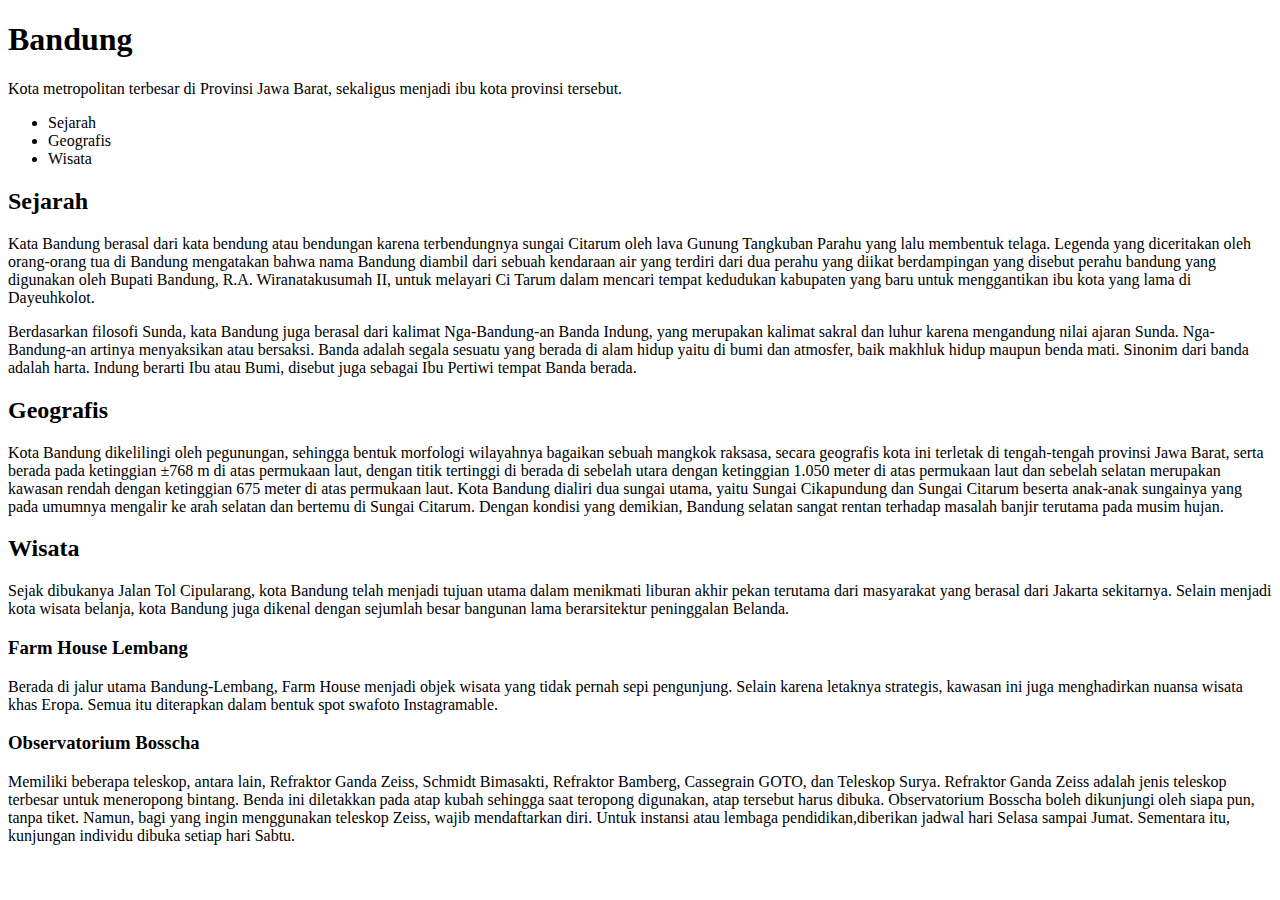
==== index.html @ 87cff84e "First-commit" ====
<!DOCTYPE html>
<html lang="en">
<head>
    <meta charset="UTF-8">
    <meta name="viewport" content="width=device-width, initial-scale=1.0">
    <title>Halaman Profil Bandung</title>
</head>
<body>
    
<h1>Bandung</h1>
<p>Kota metropolitan terbesar di Provinsi Jawa Barat, sekaligus menjadi ibu kota provinsi tersebut.</p>
<ul>
    <li>Sejarah</li>
    <li>Geografis</li>
    <li>Wisata</li>
</ul>

<h2>Sejarah</h2>
<p>Kata Bandung berasal dari kata bendung atau bendungan karena terbendungnya sungai Citarum oleh lava Gunung Tangkuban Parahu
    yang lalu membentuk telaga. Legenda yang diceritakan oleh orang-orang tua di Bandung mengatakan bahwa nama Bandung diambil 
    dari sebuah kendaraan air yang terdiri dari dua perahu yang diikat berdampingan yang disebut perahu bandung yang digunakan 
    oleh Bupati Bandung, R.A. Wiranatakusumah II, untuk melayari Ci Tarum dalam mencari tempat kedudukan kabupaten yang baru 
    untuk menggantikan ibu kota yang lama di Dayeuhkolot.</p>



<p>Berdasarkan filosofi Sunda, kata Bandung juga berasal dari kalimat Nga-Bandung-an Banda Indung, yang merupakan 
    kalimat sakral dan luhur karena mengandung nilai ajaran Sunda. Nga-Bandung-an artinya menyaksikan atau bersaksi. 
    Banda adalah segala sesuatu yang berada di alam hidup yaitu di bumi dan atmosfer, baik makhluk hidup maupun benda mati. 
    Sinonim dari banda adalah harta. 
    Indung berarti Ibu atau Bumi, disebut juga sebagai Ibu Pertiwi tempat Banda berada.</p>


<h2>Geografis</h2>
<p>Kota Bandung dikelilingi oleh pegunungan, 
sehingga bentuk morfologi wilayahnya bagaikan sebuah mangkok raksasa, 
secara geografis kota ini terletak di tengah-tengah provinsi Jawa Barat, 
serta berada pada ketinggian ±768 m di atas permukaan laut, dengan titik tertinggi di berada di 
sebelah utara dengan ketinggian 1.050 meter di atas permukaan laut dan sebelah selatan merupakan 
kawasan rendah dengan ketinggian 675 meter di atas permukaan laut.


Kota Bandung dialiri dua sungai utama, yaitu Sungai Cikapundung dan Sungai Citarum beserta anak-anak 
sungainya yang pada umumnya mengalir ke arah selatan dan bertemu di Sungai Citarum. Dengan kondisi yang demikian, 
Bandung selatan sangat rentan terhadap masalah banjir terutama pada musim hujan.</p>
 
 
<h2>Wisata</h2>
<p>Sejak dibukanya Jalan Tol Cipularang, kota Bandung telah menjadi tujuan utama 
    dalam menikmati liburan akhir pekan terutama dari masyarakat yang berasal dari Jakarta 
    sekitarnya. Selain menjadi kota wisata belanja, 
    kota Bandung juga dikenal dengan sejumlah besar bangunan lama berarsitektur peninggalan Belanda.</p>
 
 
<h3>Farm House Lembang</h3>
<p>Berada di jalur utama Bandung-Lembang, Farm House menjadi objek wisata yang 
    tidak pernah sepi pengunjung. Selain karena letaknya strategis, 
    kawasan ini juga menghadirkan nuansa wisata khas Eropa. Semua itu diterapkan 
    dalam bentuk spot swafoto Instagramable.</p>
 
 
<h3>Observatorium Bosscha</h3>
<p>Memiliki beberapa teleskop, antara lain, Refraktor Ganda Zeiss, Schmidt Bimasakti, Refraktor Bamberg, Cassegrain GOTO,
     dan Teleskop Surya. Refraktor Ganda Zeiss adalah jenis teleskop terbesar untuk meneropong bintang. Benda ini diletakkan 
     pada atap kubah sehingga saat teropong digunakan, atap tersebut harus dibuka. Observatorium Bosscha boleh dikunjungi oleh
      siapa pun, tanpa tiket. Namun, bagi yang ingin menggunakan teleskop Zeiss, wajib mendaftarkan diri. 
      Untuk instansi atau lembaga pendidikan,diberikan jadwal hari Selasa sampai Jumat. Sementara itu, kunjungan 
      individu dibuka setiap hari Sabtu.</p>

</body>
</html>
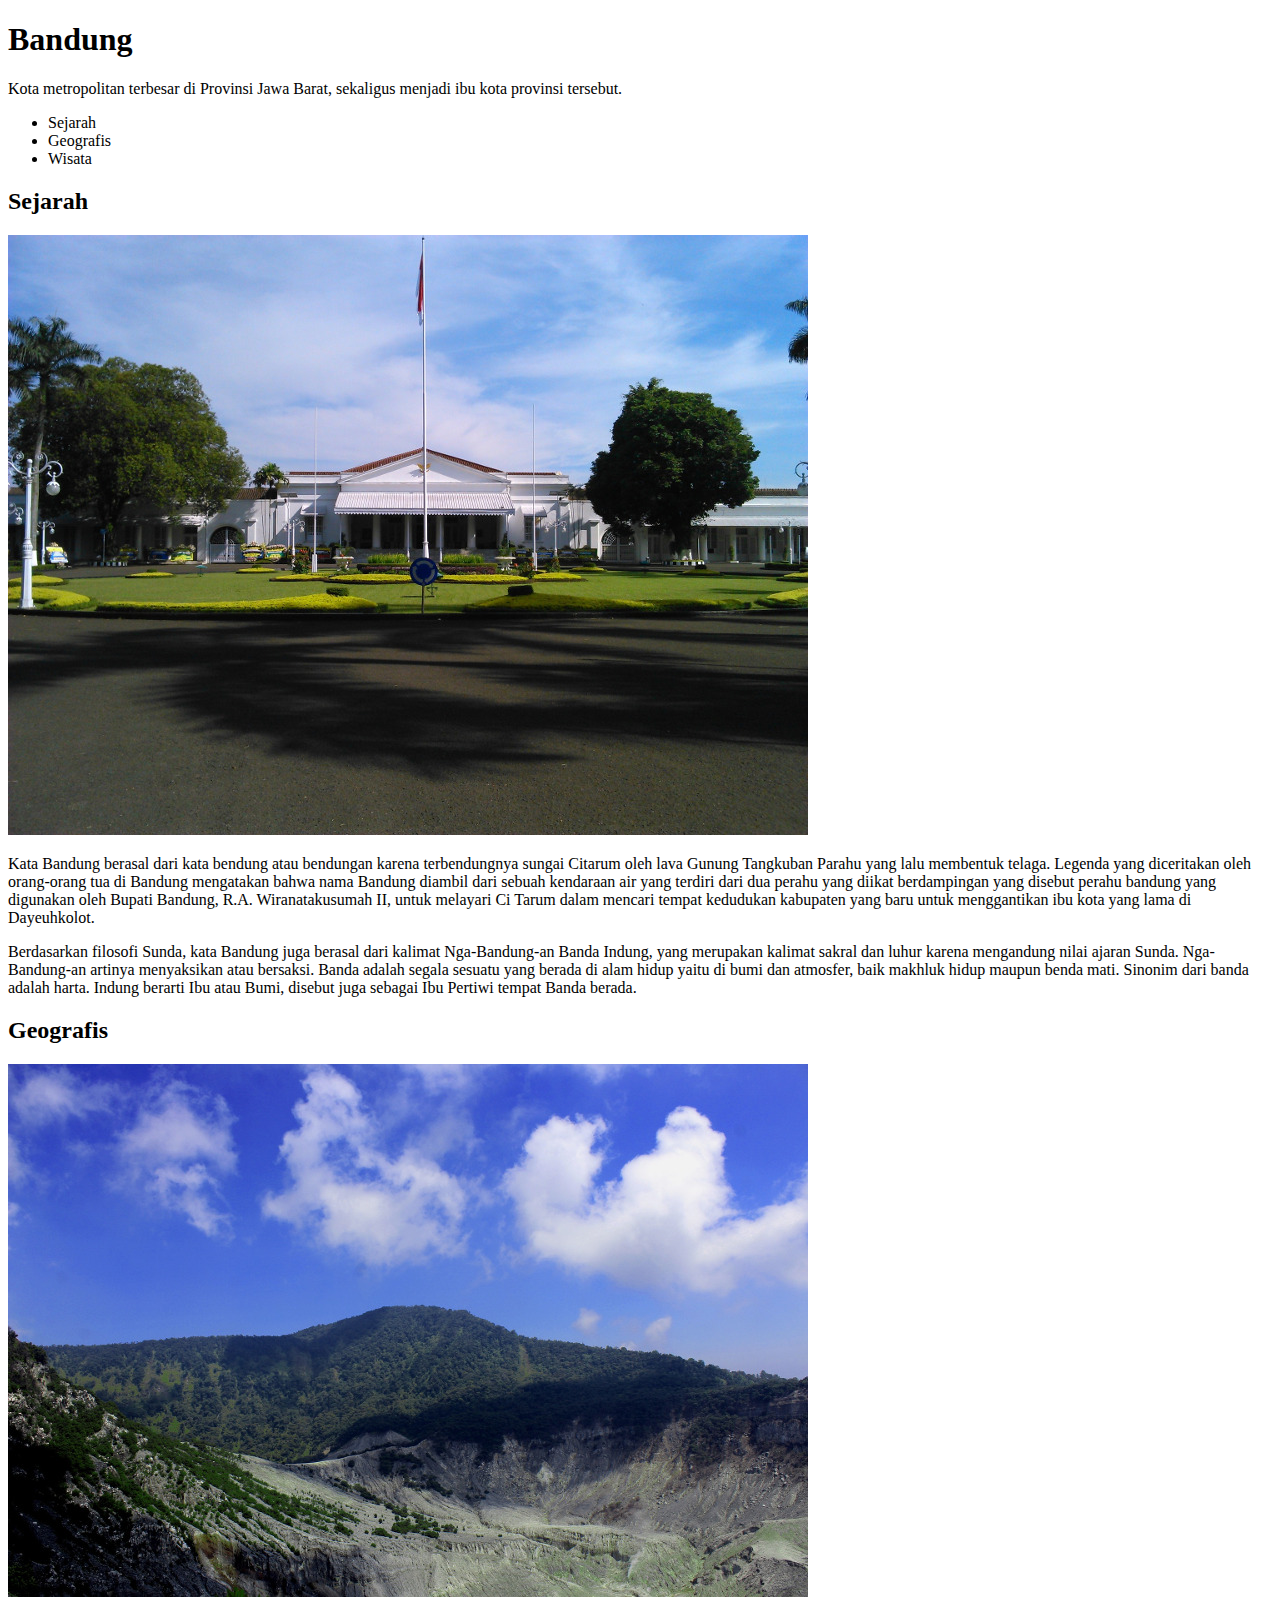
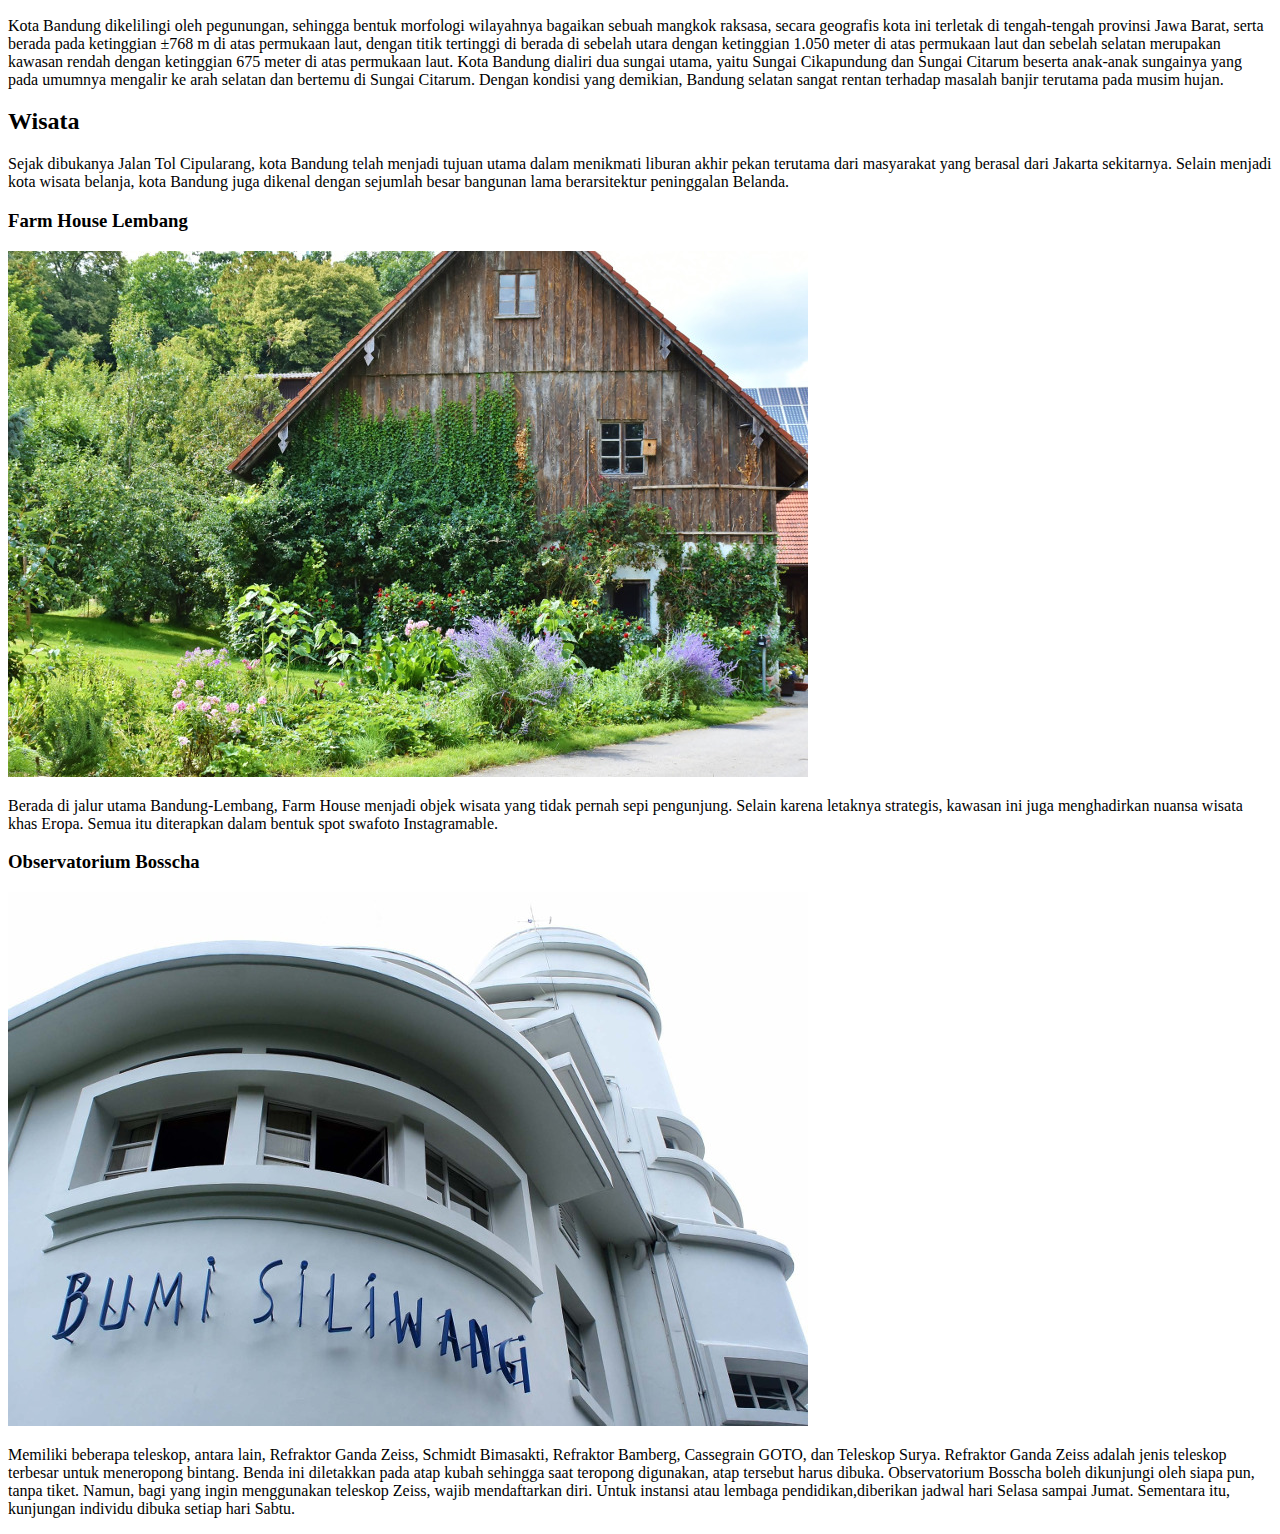
==== commit cf87464c: "update-2" ====
--- a/index.html
+++ b/index.html
@@ -1,5 +1,5 @@
 <!DOCTYPE html>
-<html lang="en">
+<html lang="id">
 <head>
     <meta charset="UTF-8">
     <meta name="viewport" content="width=device-width, initial-scale=1.0">
@@ -16,6 +16,7 @@
 </ul>
 
 <h2>Sejarah</h2>
+<img src="assets/images/history.jpg" alt="Sejarah"/>
 <p>Kata Bandung berasal dari kata bendung atau bendungan karena terbendungnya sungai Citarum oleh lava Gunung Tangkuban Parahu
     yang lalu membentuk telaga. Legenda yang diceritakan oleh orang-orang tua di Bandung mengatakan bahwa nama Bandung diambil 
     dari sebuah kendaraan air yang terdiri dari dua perahu yang diikat berdampingan yang disebut perahu bandung yang digunakan 
@@ -32,6 +33,7 @@
 
 
 <h2>Geografis</h2>
+<img src="assets/images/geografis.jpg" alt="Geografis"/>
 <p>Kota Bandung dikelilingi oleh pegunungan, 
 sehingga bentuk morfologi wilayahnya bagaikan sebuah mangkok raksasa, 
 secara geografis kota ini terletak di tengah-tengah provinsi Jawa Barat, 
@@ -53,6 +55,7 @@
  
  
 <h3>Farm House Lembang</h3>
+<img src="assets/images/farm-house.jpg" alt="Farm House"/>
 <p>Berada di jalur utama Bandung-Lembang, Farm House menjadi objek wisata yang 
     tidak pernah sepi pengunjung. Selain karena letaknya strategis, 
     kawasan ini juga menghadirkan nuansa wisata khas Eropa. Semua itu diterapkan 
@@ -60,6 +63,7 @@
  
  
 <h3>Observatorium Bosscha</h3>
+<img src="assets/images/bosscha.jpg" alt="Bosscha Observatorium"/>
 <p>Memiliki beberapa teleskop, antara lain, Refraktor Ganda Zeiss, Schmidt Bimasakti, Refraktor Bamberg, Cassegrain GOTO,
      dan Teleskop Surya. Refraktor Ganda Zeiss adalah jenis teleskop terbesar untuk meneropong bintang. Benda ini diletakkan 
      pada atap kubah sehingga saat teropong digunakan, atap tersebut harus dibuka. Observatorium Bosscha boleh dikunjungi oleh
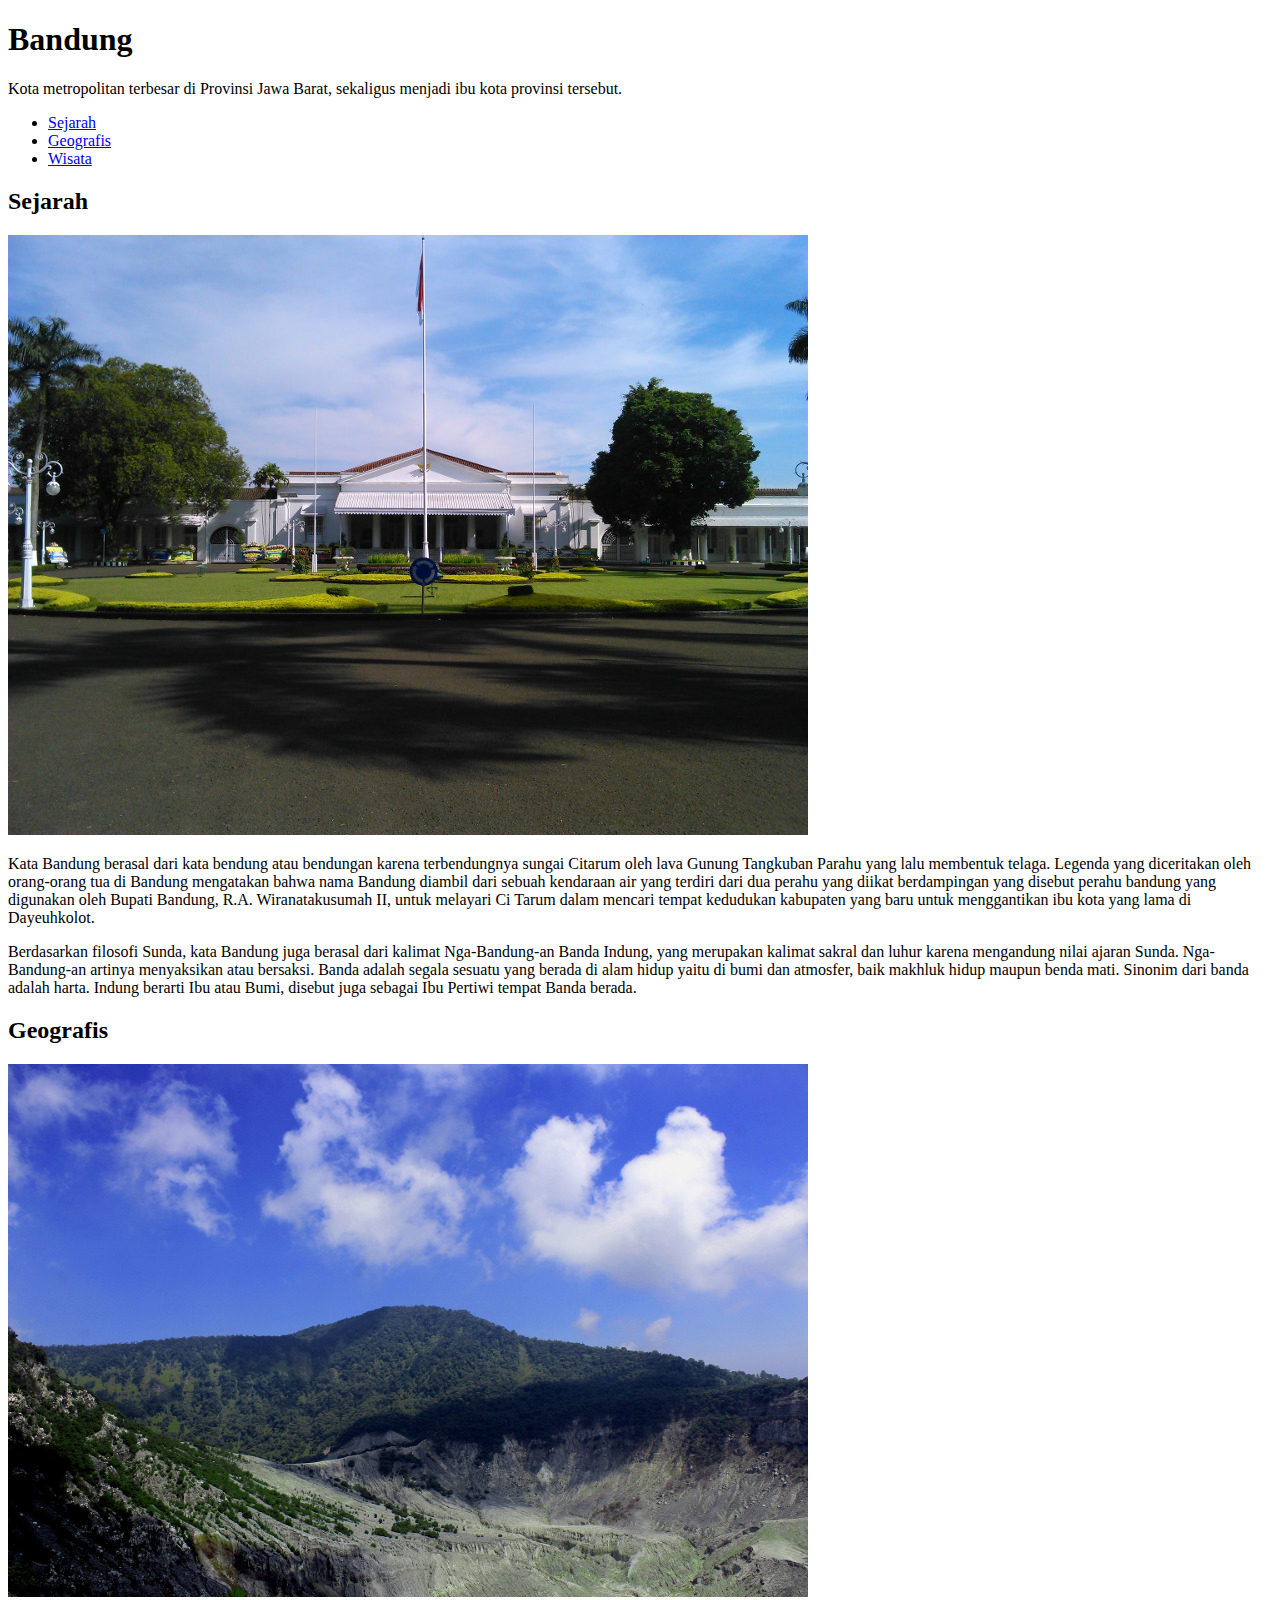
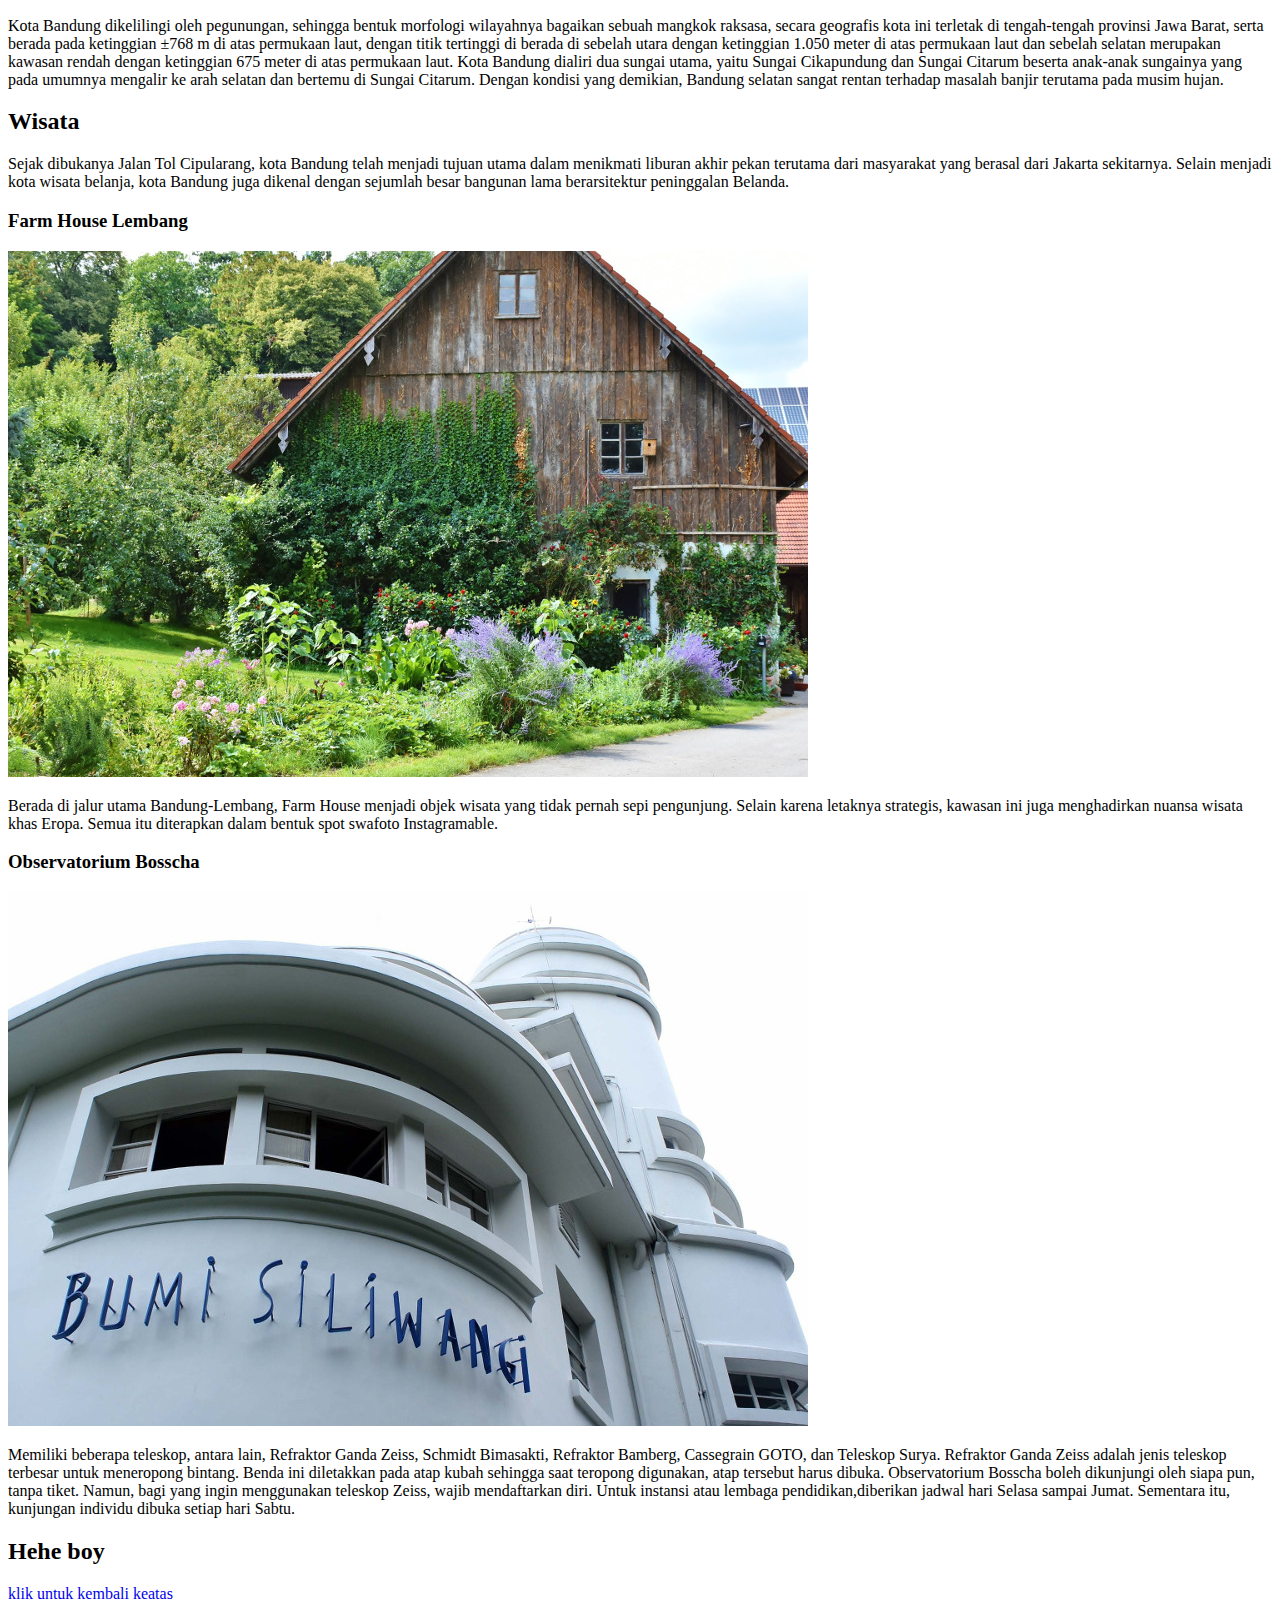
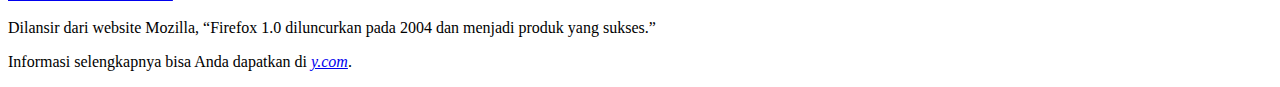
==== commit ac9dc29b: "update-index-1" ====
--- a/index.html
+++ b/index.html
@@ -10,12 +10,18 @@
 <h1>Bandung</h1>
 <p>Kota metropolitan terbesar di Provinsi Jawa Barat, sekaligus menjadi ibu kota provinsi tersebut.</p>
 <ul>
-    <li>Sejarah</li>
-    <li>Geografis</li>
-    <li>Wisata</li>
-</ul>
+    <li>
+      <a href="#sejarah">Sejarah</a>
+    </li>
+    <li>
+      <a href="#geografis">Geografis</a>
+    </li>
+    <li>
+      <a href="#wisata">Wisata</a>
+    </li>
+  </ul>
 
-<h2>Sejarah</h2>
+<h2 id="sejarah">Sejarah</h2>
 <img src="assets/images/history.jpg" alt="Sejarah"/>
 <p>Kata Bandung berasal dari kata bendung atau bendungan karena terbendungnya sungai Citarum oleh lava Gunung Tangkuban Parahu
     yang lalu membentuk telaga. Legenda yang diceritakan oleh orang-orang tua di Bandung mengatakan bahwa nama Bandung diambil 
@@ -32,7 +38,7 @@
     Indung berarti Ibu atau Bumi, disebut juga sebagai Ibu Pertiwi tempat Banda berada.</p>
 
 
-<h2>Geografis</h2>
+<h2 id="geografis">Geografis</h2>
 <img src="assets/images/geografis.jpg" alt="Geografis"/>
 <p>Kota Bandung dikelilingi oleh pegunungan, 
 sehingga bentuk morfologi wilayahnya bagaikan sebuah mangkok raksasa, 
@@ -47,7 +53,7 @@
 Bandung selatan sangat rentan terhadap masalah banjir terutama pada musim hujan.</p>
  
  
-<h2>Wisata</h2>
+<h2 id="wisata">Wisata</h2>
 <p>Sejak dibukanya Jalan Tol Cipularang, kota Bandung telah menjadi tujuan utama 
     dalam menikmati liburan akhir pekan terutama dari masyarakat yang berasal dari Jakarta 
     sekitarnya. Selain menjadi kota wisata belanja, 
@@ -70,6 +76,11 @@
       siapa pun, tanpa tiket. Namun, bagi yang ingin menggunakan teleskop Zeiss, wajib mendaftarkan diri. 
       Untuk instansi atau lembaga pendidikan,diberikan jadwal hari Selasa sampai Jumat. Sementara itu, kunjungan 
       individu dibuka setiap hari Sabtu.</p>
-
+<h2>Hehe boy</h2>
+<a href="#">klik untuk kembali keatas</a>
+<p>Dilansir dari website Mozilla, <q cite="https://www.mozilla.org/en-US/about/history/details/">Firefox 1.0 diluncurkan
+    pada 2004 dan menjadi produk yang sukses.</q>
+    <p>Informasi selengkapnya bisa Anda dapatkan di <cite><a href="https://youtube.com">y.com</a></cite>.</p>
+ </p>
 </body>
 </html>
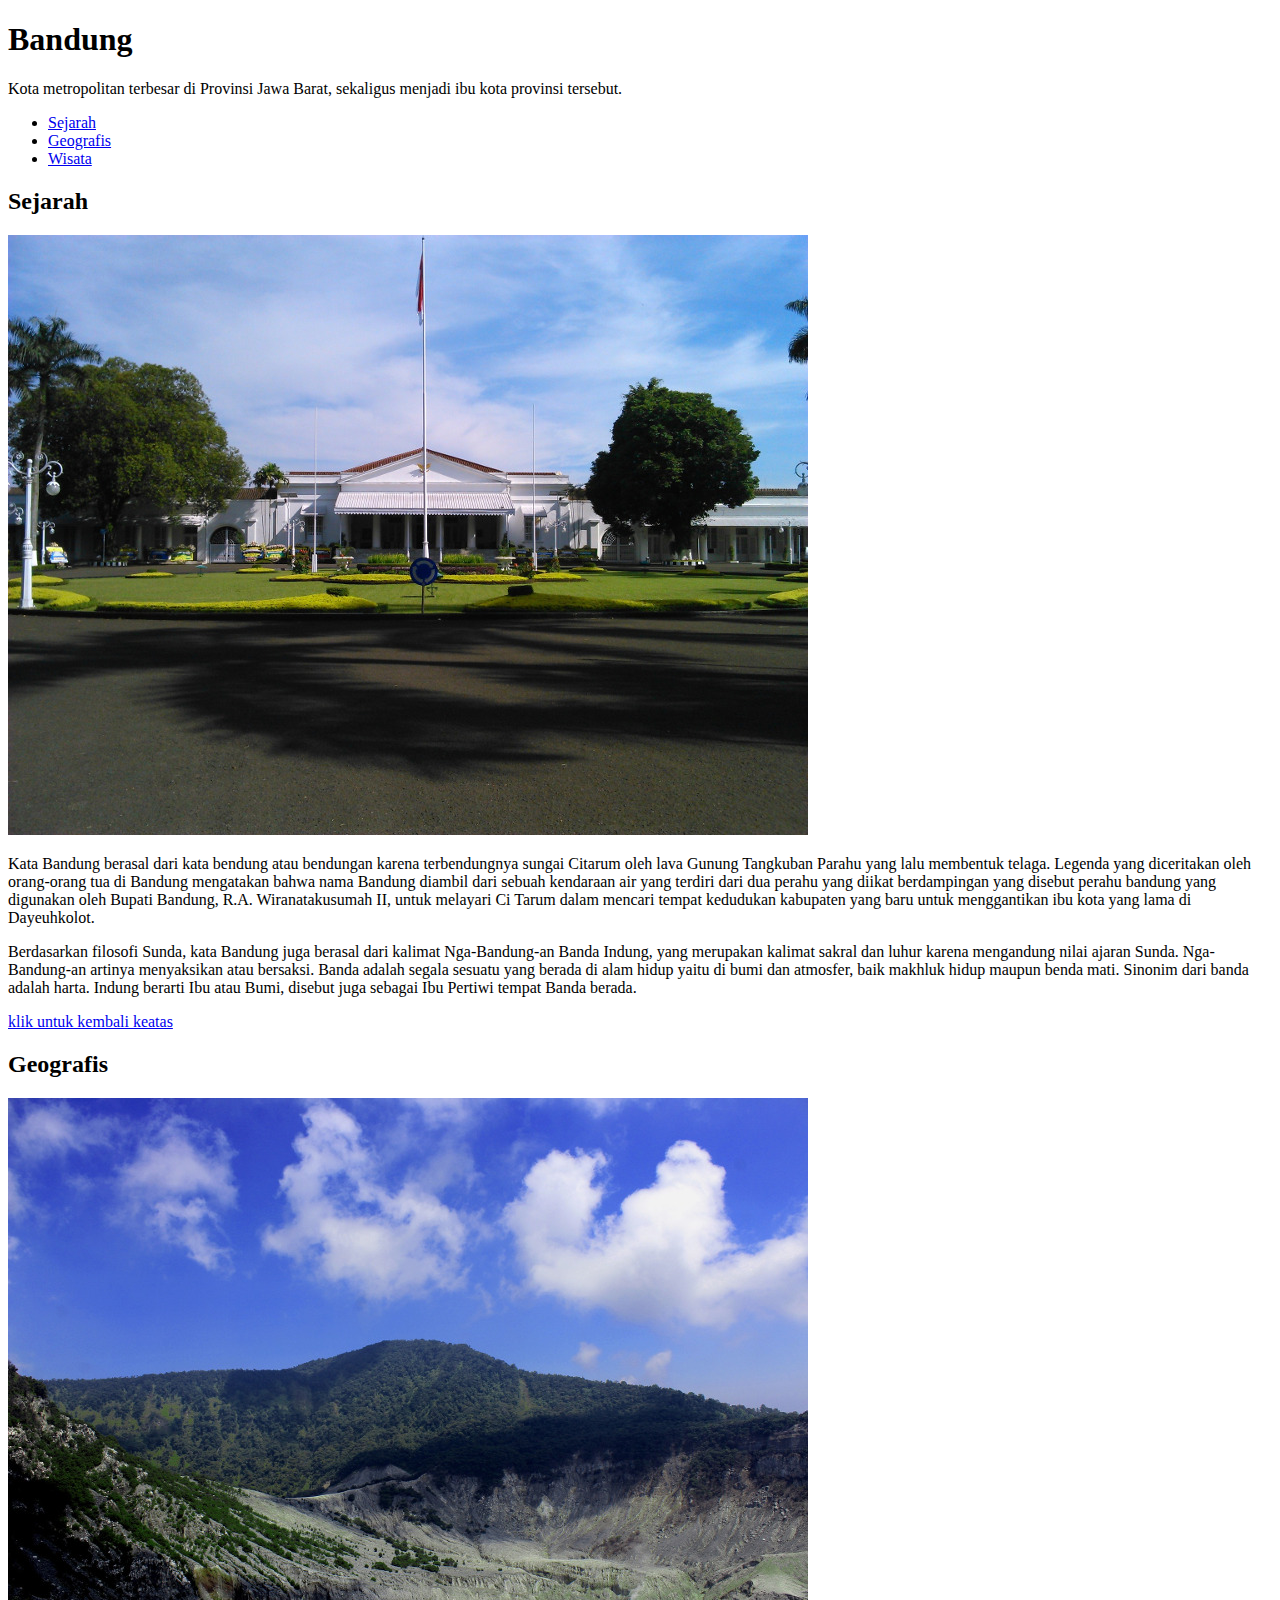
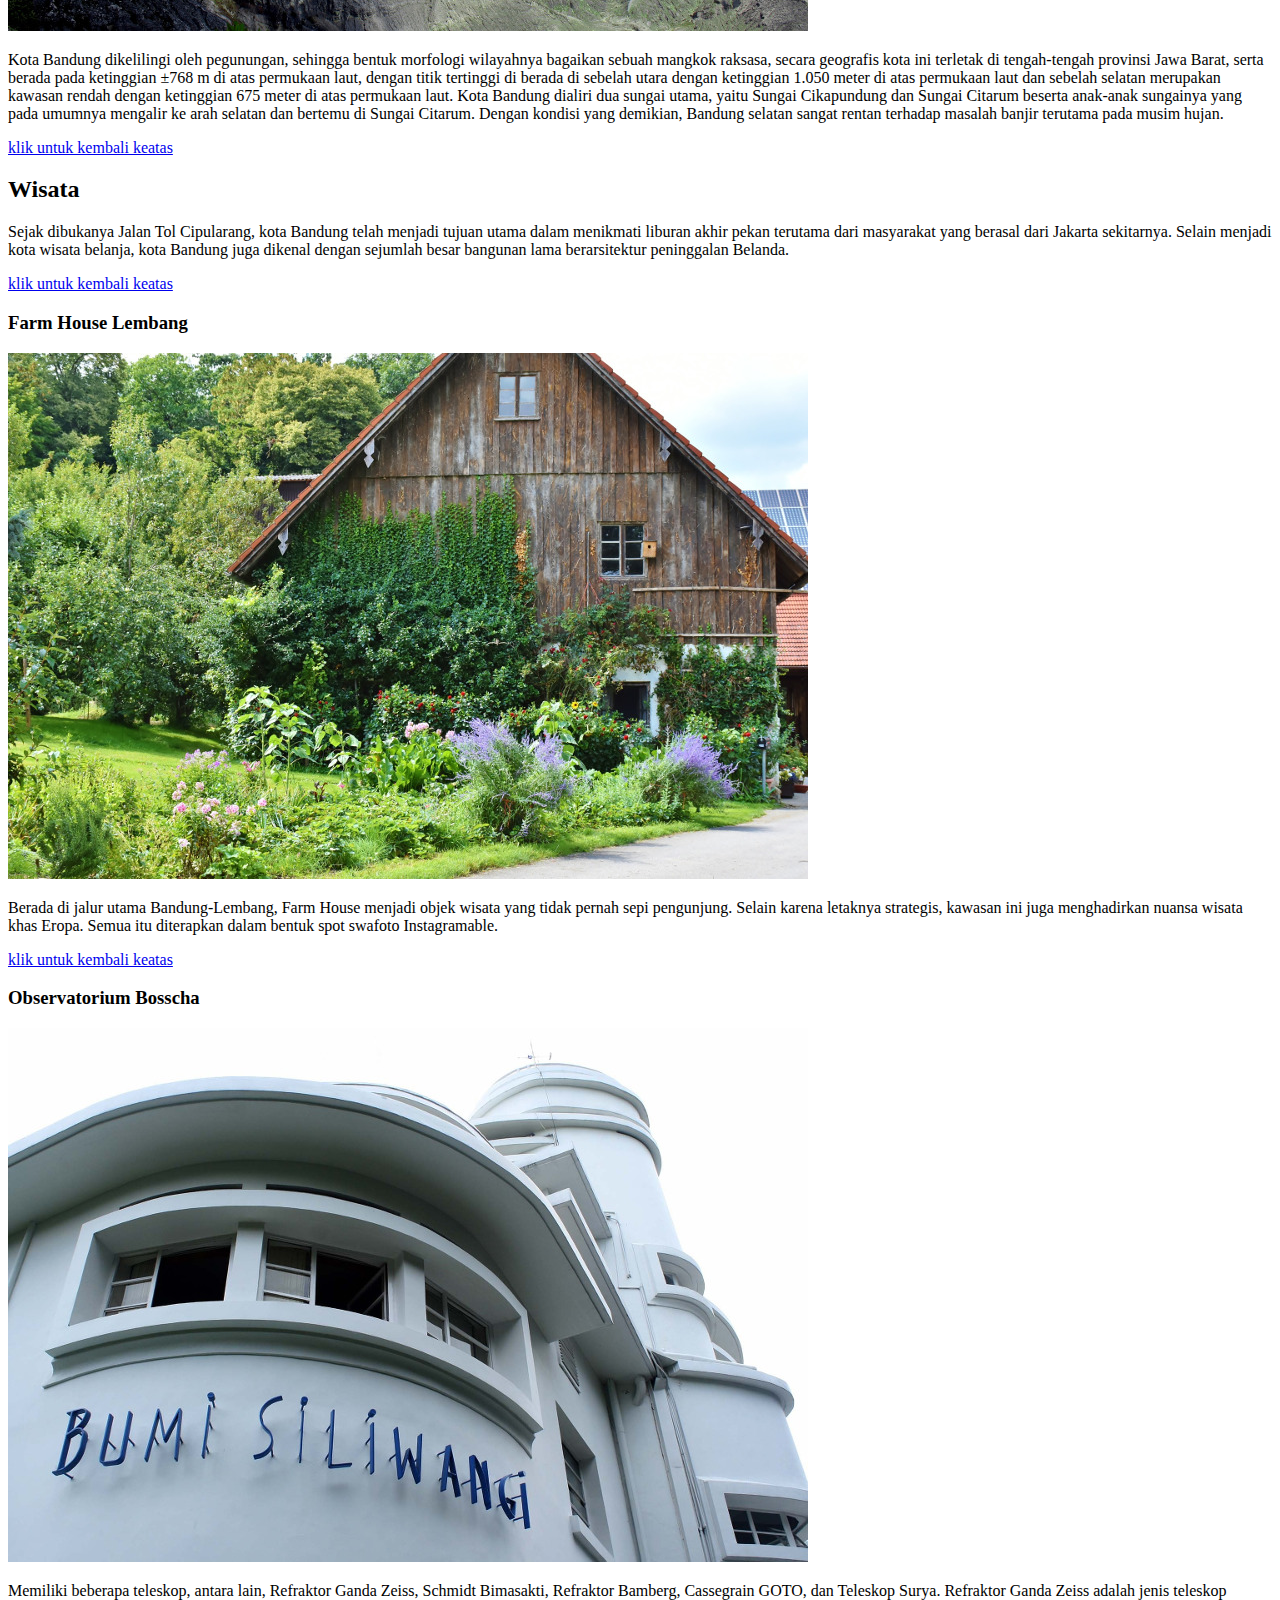
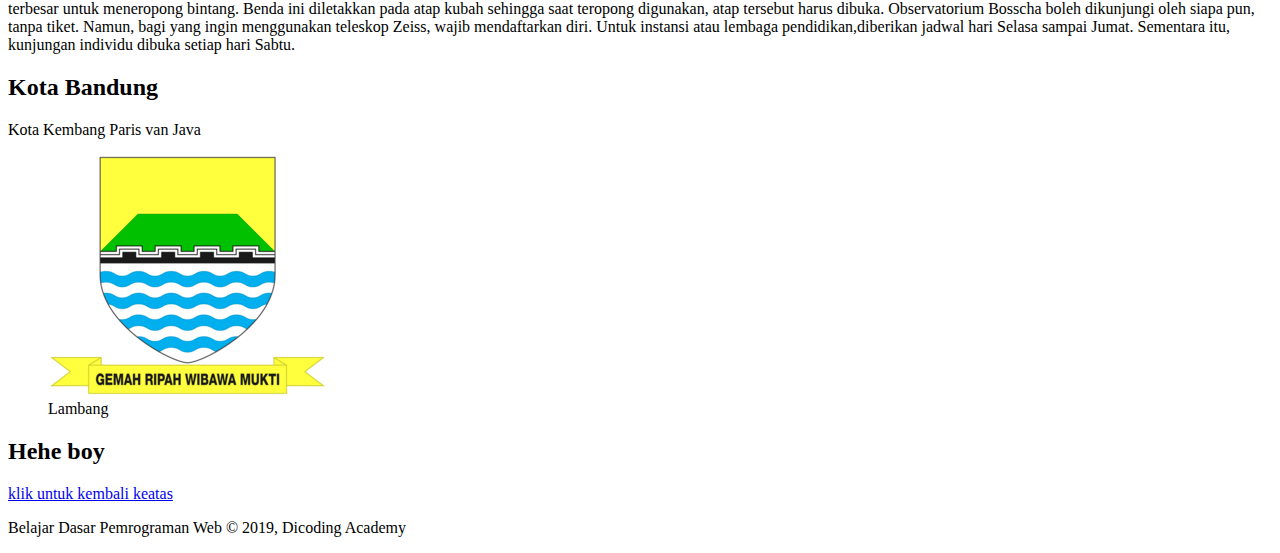
==== commit d99e48d4: "rapihin konten" ====
--- a/index.html
+++ b/index.html
@@ -6,81 +6,125 @@
     <title>Halaman Profil Bandung</title>
 </head>
 <body>
-    
-<h1>Bandung</h1>
-<p>Kota metropolitan terbesar di Provinsi Jawa Barat, sekaligus menjadi ibu kota provinsi tersebut.</p>
-<ul>
-    <li>
-      <a href="#sejarah">Sejarah</a>
-    </li>
-    <li>
-      <a href="#geografis">Geografis</a>
-    </li>
-    <li>
-      <a href="#wisata">Wisata</a>
-    </li>
-  </ul>
-
-<h2 id="sejarah">Sejarah</h2>
-<img src="assets/images/history.jpg" alt="Sejarah"/>
-<p>Kata Bandung berasal dari kata bendung atau bendungan karena terbendungnya sungai Citarum oleh lava Gunung Tangkuban Parahu
-    yang lalu membentuk telaga. Legenda yang diceritakan oleh orang-orang tua di Bandung mengatakan bahwa nama Bandung diambil 
-    dari sebuah kendaraan air yang terdiri dari dua perahu yang diikat berdampingan yang disebut perahu bandung yang digunakan 
-    oleh Bupati Bandung, R.A. Wiranatakusumah II, untuk melayari Ci Tarum dalam mencari tempat kedudukan kabupaten yang baru 
-    untuk menggantikan ibu kota yang lama di Dayeuhkolot.</p>
+<header>
+  <h1>Bandung</h1>
+  <p>
+    Kota metropolitan terbesar di Provinsi Jawa Barat, sekaligus menjadi ibu kota provinsi tersebut.
+  </p>
+  <nav>
+    <ul>
+        <li>
+          <a href="#sejarah">Sejarah</a>
+        </li>
+        <li>
+          <a href="#geografis">Geografis</a>
+        </li>
+        <li>
+          <a href="#wisata">Wisata</a>
+        </li>
+    </ul>
+  </nav>
+</header>
 
 
-
-<p>Berdasarkan filosofi Sunda, kata Bandung juga berasal dari kalimat Nga-Bandung-an Banda Indung, yang merupakan 
-    kalimat sakral dan luhur karena mengandung nilai ajaran Sunda. Nga-Bandung-an artinya menyaksikan atau bersaksi. 
-    Banda adalah segala sesuatu yang berada di alam hidup yaitu di bumi dan atmosfer, baik makhluk hidup maupun benda mati. 
-    Sinonim dari banda adalah harta. 
-    Indung berarti Ibu atau Bumi, disebut juga sebagai Ibu Pertiwi tempat Banda berada.</p>
+<main>
+  <!-- konten artikel -->
+  <div id="content">
+    <article id="sejarah">
+      <h2>Sejarah</h2>
+      <img src="assets/images/history.jpg" alt="Sejarah"/>
+      <p>
+        Kata Bandung berasal dari kata bendung atau bendungan karena terbendungnya sungai Citarum oleh
+        lava Gunung Tangkuban Parahu yang lalu membentuk telaga. Legenda yang diceritakan oleh
+        orang-orang tua di Bandung mengatakan bahwa nama Bandung diambil dari sebuah kendaraan air
+        yang terdiri dari dua perahu yang diikat berdampingan yang disebut perahu bandung yang
+        digunakan oleh Bupati Bandung, R.A. Wiranatakusumah II, untuk melayari Ci Tarum dalam mencari
+        tempat kedudukan kabupaten yang baru untuk menggantikan ibu kota yang lama di Dayeuhkolot.
+      </p>
+      
 
 
-<h2 id="geografis">Geografis</h2>
-<img src="assets/images/geografis.jpg" alt="Geografis"/>
-<p>Kota Bandung dikelilingi oleh pegunungan, 
-sehingga bentuk morfologi wilayahnya bagaikan sebuah mangkok raksasa, 
-secara geografis kota ini terletak di tengah-tengah provinsi Jawa Barat, 
-serta berada pada ketinggian ±768 m di atas permukaan laut, dengan titik tertinggi di berada di 
-sebelah utara dengan ketinggian 1.050 meter di atas permukaan laut dan sebelah selatan merupakan 
-kawasan rendah dengan ketinggian 675 meter di atas permukaan laut.
+      <p>Berdasarkan filosofi Sunda, kata Bandung juga berasal dari kalimat Nga-Bandung-an Banda Indung, yang merupakan 
+          kalimat sakral dan luhur karena mengandung nilai ajaran Sunda. Nga-Bandung-an artinya menyaksikan atau bersaksi. 
+          Banda adalah segala sesuatu yang berada di alam hidup yaitu di bumi dan atmosfer, baik makhluk hidup maupun benda mati. 
+          Sinonim dari banda adalah harta. 
+          Indung berarti Ibu atau Bumi, disebut juga sebagai Ibu Pertiwi tempat Banda berada.</p>
+      <a href="#">klik untuk kembali keatas</a>
+    </article>
+
+    <article id="geografis">
+      <h2>Geografis</h2>
+      <img src="assets/images/geografis.jpg" alt="Geografis"/>
+      <p>Kota Bandung dikelilingi oleh pegunungan, 
+      sehingga bentuk morfologi wilayahnya bagaikan sebuah mangkok raksasa, 
+      secara geografis kota ini terletak di tengah-tengah provinsi Jawa Barat, 
+      serta berada pada ketinggian ±768 m di atas permukaan laut, dengan titik tertinggi di berada di 
+      sebelah utara dengan ketinggian 1.050 meter di atas permukaan laut dan sebelah selatan merupakan 
+      kawasan rendah dengan ketinggian 675 meter di atas permukaan laut.
 
 
-Kota Bandung dialiri dua sungai utama, yaitu Sungai Cikapundung dan Sungai Citarum beserta anak-anak 
-sungainya yang pada umumnya mengalir ke arah selatan dan bertemu di Sungai Citarum. Dengan kondisi yang demikian, 
-Bandung selatan sangat rentan terhadap masalah banjir terutama pada musim hujan.</p>
- 
- 
-<h2 id="wisata">Wisata</h2>
-<p>Sejak dibukanya Jalan Tol Cipularang, kota Bandung telah menjadi tujuan utama 
-    dalam menikmati liburan akhir pekan terutama dari masyarakat yang berasal dari Jakarta 
-    sekitarnya. Selain menjadi kota wisata belanja, 
-    kota Bandung juga dikenal dengan sejumlah besar bangunan lama berarsitektur peninggalan Belanda.</p>
- 
- 
-<h3>Farm House Lembang</h3>
-<img src="assets/images/farm-house.jpg" alt="Farm House"/>
-<p>Berada di jalur utama Bandung-Lembang, Farm House menjadi objek wisata yang 
-    tidak pernah sepi pengunjung. Selain karena letaknya strategis, 
-    kawasan ini juga menghadirkan nuansa wisata khas Eropa. Semua itu diterapkan 
-    dalam bentuk spot swafoto Instagramable.</p>
- 
- 
-<h3>Observatorium Bosscha</h3>
-<img src="assets/images/bosscha.jpg" alt="Bosscha Observatorium"/>
-<p>Memiliki beberapa teleskop, antara lain, Refraktor Ganda Zeiss, Schmidt Bimasakti, Refraktor Bamberg, Cassegrain GOTO,
-     dan Teleskop Surya. Refraktor Ganda Zeiss adalah jenis teleskop terbesar untuk meneropong bintang. Benda ini diletakkan 
-     pada atap kubah sehingga saat teropong digunakan, atap tersebut harus dibuka. Observatorium Bosscha boleh dikunjungi oleh
-      siapa pun, tanpa tiket. Namun, bagi yang ingin menggunakan teleskop Zeiss, wajib mendaftarkan diri. 
-      Untuk instansi atau lembaga pendidikan,diberikan jadwal hari Selasa sampai Jumat. Sementara itu, kunjungan 
-      individu dibuka setiap hari Sabtu.</p>
-<h2>Hehe boy</h2>
-<a href="#">klik untuk kembali keatas</a>
-<p>Dilansir dari website Mozilla, <q cite="https://www.mozilla.org/en-US/about/history/details/">Firefox 1.0 diluncurkan
+      Kota Bandung dialiri dua sungai utama, yaitu Sungai Cikapundung dan Sungai Citarum beserta anak-anak 
+      sungainya yang pada umumnya mengalir ke arah selatan dan bertemu di Sungai Citarum. Dengan kondisi yang demikian, 
+      Bandung selatan sangat rentan terhadap masalah banjir terutama pada musim hujan.</p>
+      
+      <a href="#">klik untuk kembali keatas</a>
+    </article>
+
+    <article id="wisata">
+      <h2>Wisata</h2>
+      <p>Sejak dibukanya Jalan Tol Cipularang, kota Bandung telah menjadi tujuan utama 
+          dalam menikmati liburan akhir pekan terutama dari masyarakat yang berasal dari Jakarta 
+          sekitarnya. Selain menjadi kota wisata belanja, 
+          kota Bandung juga dikenal dengan sejumlah besar bangunan lama berarsitektur peninggalan Belanda.</p>
+      
+      <a href="#">klik untuk kembali keatas</a> 
+      
+      
+      <section>
+        <h3>Farm House Lembang</h3>
+        <img src="assets/images/farm-house.jpg" alt="Farm House"/>
+        <p>Berada di jalur utama Bandung-Lembang, Farm House menjadi objek wisata yang 
+            tidak pernah sepi pengunjung. Selain karena letaknya strategis, 
+            kawasan ini juga menghadirkan nuansa wisata khas Eropa. Semua itu diterapkan 
+            dalam bentuk spot swafoto Instagramable.</p>
+        
+        <a href="#">klik untuk kembali keatas</a>
+      </section>
+
+      <section>
+        <h3>Observatorium Bosscha</h3>
+        <img src="assets/images/bosscha.jpg" alt="Bosscha Observatorium"/>
+        <p>Memiliki beberapa teleskop, antara lain, Refraktor Ganda Zeiss, Schmidt Bimasakti, Refraktor Bamberg, Cassegrain GOTO,
+            dan Teleskop Surya. Refraktor Ganda Zeiss adalah jenis teleskop terbesar untuk meneropong bintang. Benda ini diletakkan 
+            pada atap kubah sehingga saat teropong digunakan, atap tersebut harus dibuka. Observatorium Bosscha boleh dikunjungi oleh
+              siapa pun, tanpa tiket. Namun, bagi yang ingin menggunakan teleskop Zeiss, wajib mendaftarkan diri. 
+              Untuk instansi atau lembaga pendidikan,diberikan jadwal hari Selasa sampai Jumat. Sementara itu, kunjungan 
+              individu dibuka setiap hari Sabtu.
+        </p>
+    </section>
+    </article>
+  </div>
+  <aside>
+    <article>
+      <h2>Kota Bandung</h2>
+        <p>Kota Kembang Paris van Java</p>
+        <figure>
+          <img src="assets/images/bandung_badge.png">
+          <figcaption>Lambang</figcaption>
+        </figure>
+      <h2>Hehe boy</h2>
+      <a href="#">klik untuk kembali keatas</a>
+    </article>    
+  </aside>
+</main>
+<!-- <p>Dilansir dari website Mozilla, <q cite="https://www.mozilla.org/en-US/about/history/details/">Firefox 1.0 diluncurkan
     pada 2004 dan menjadi produk yang sukses.</q>
     <p>Informasi selengkapnya bisa Anda dapatkan di <cite><a href="https://youtube.com">y.com</a></cite>.</p>
- </p>
+ </p> -->
+
+<footer>
+  <p>Belajar Dasar Pemrograman Web &#169; 2019, Dicoding Academy</p>
+</footer>
+
 </body>
 </html>
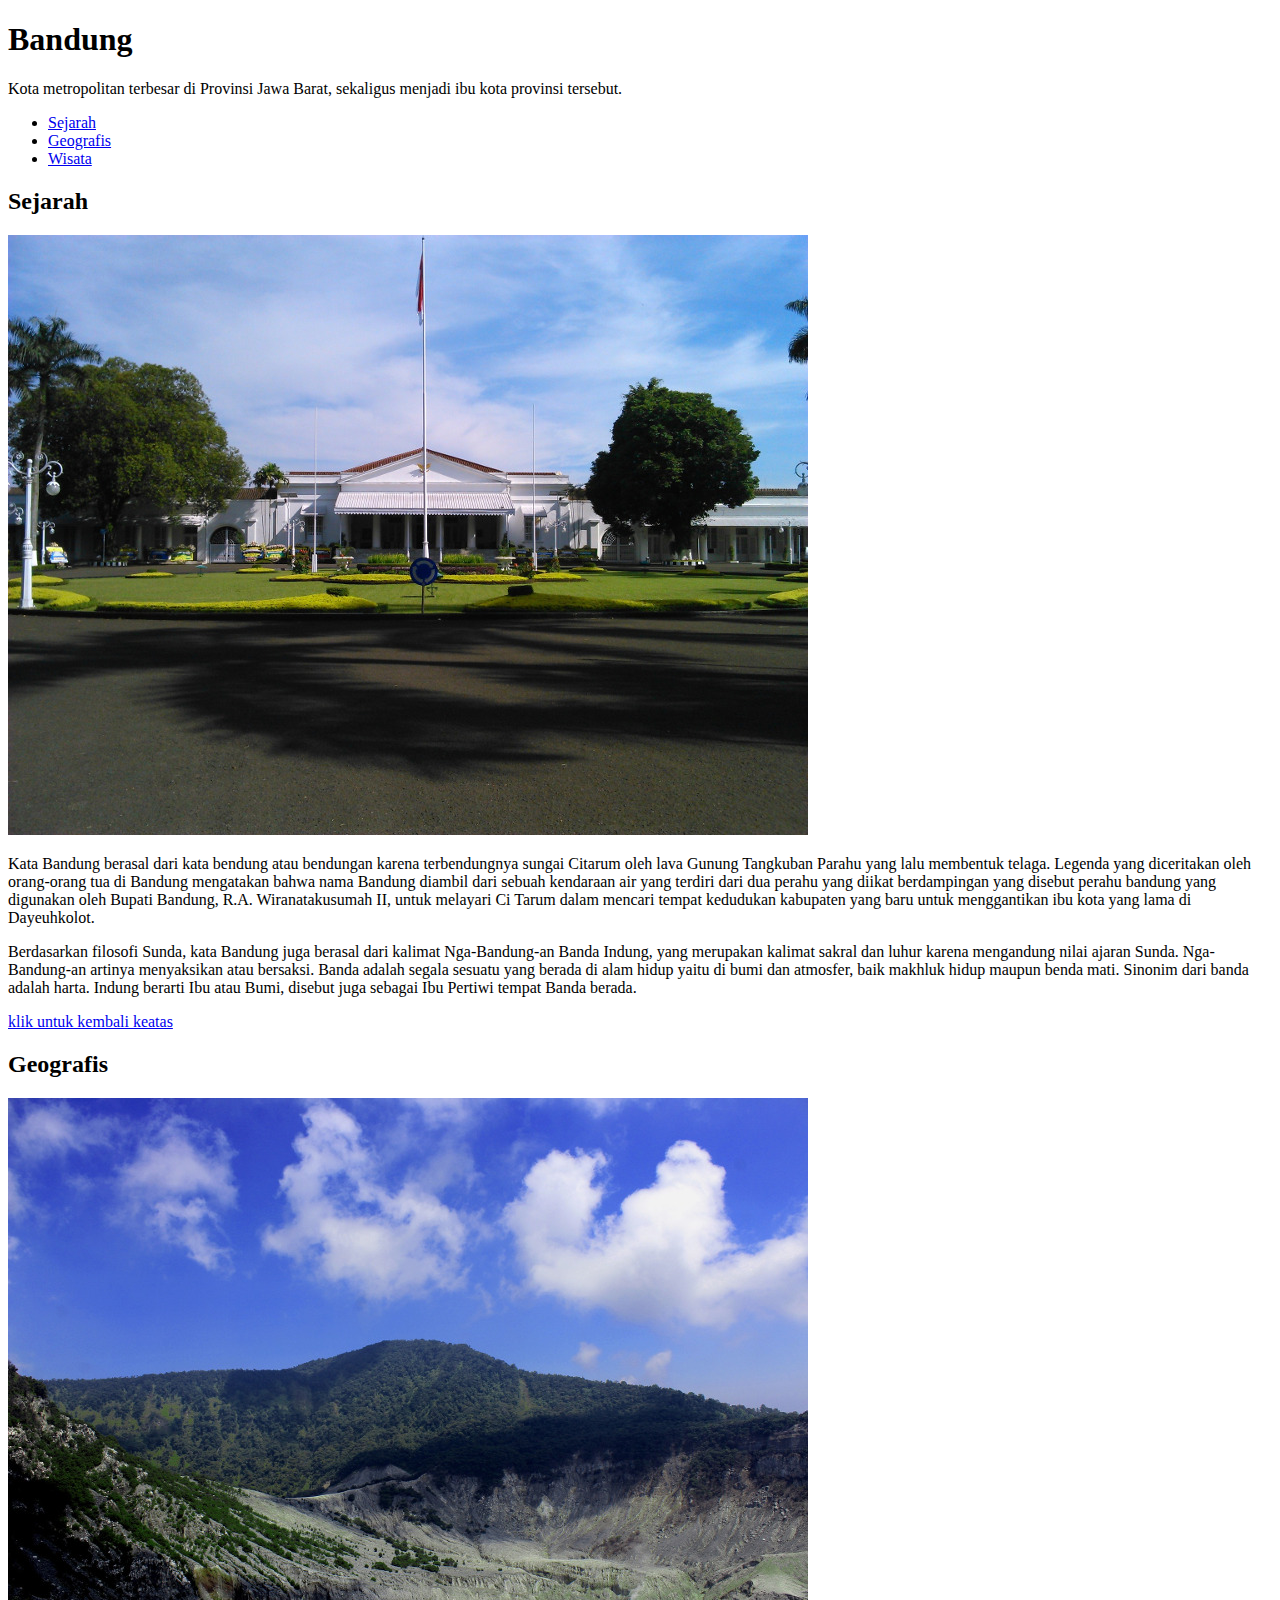
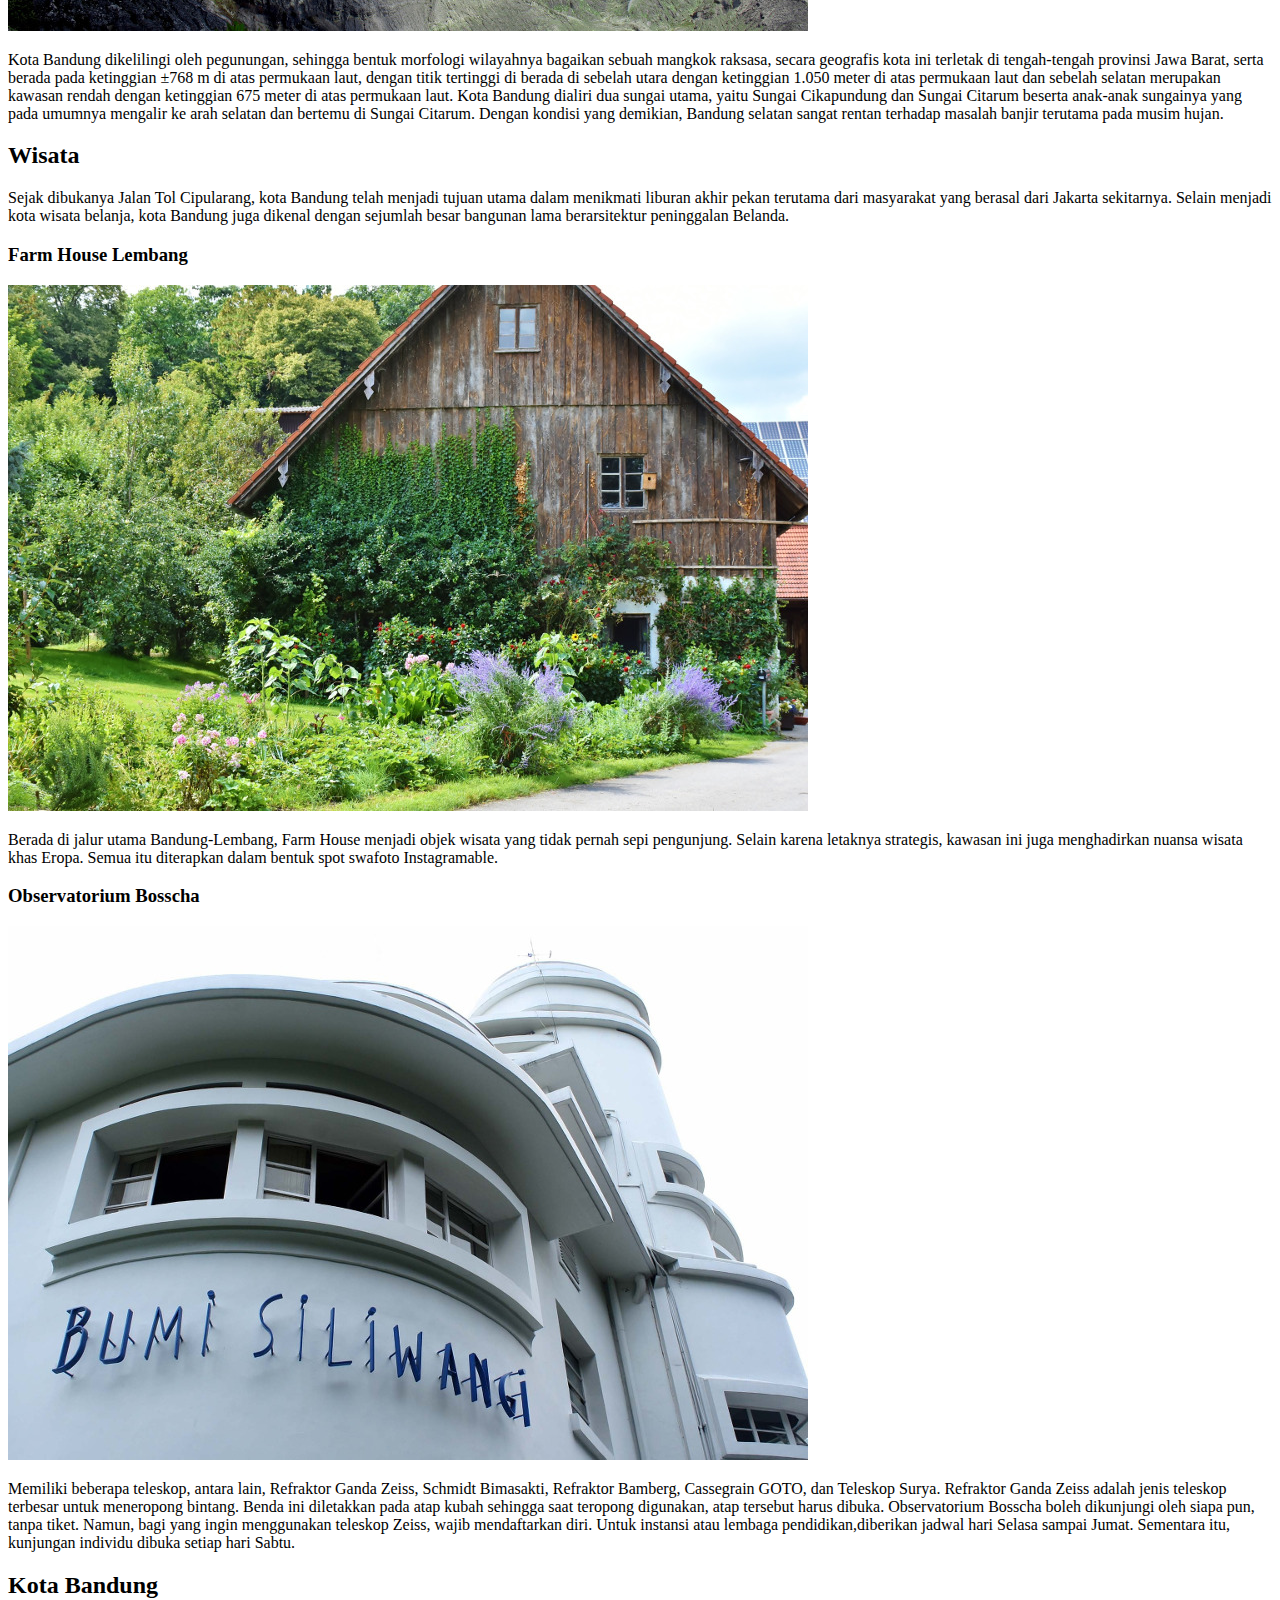
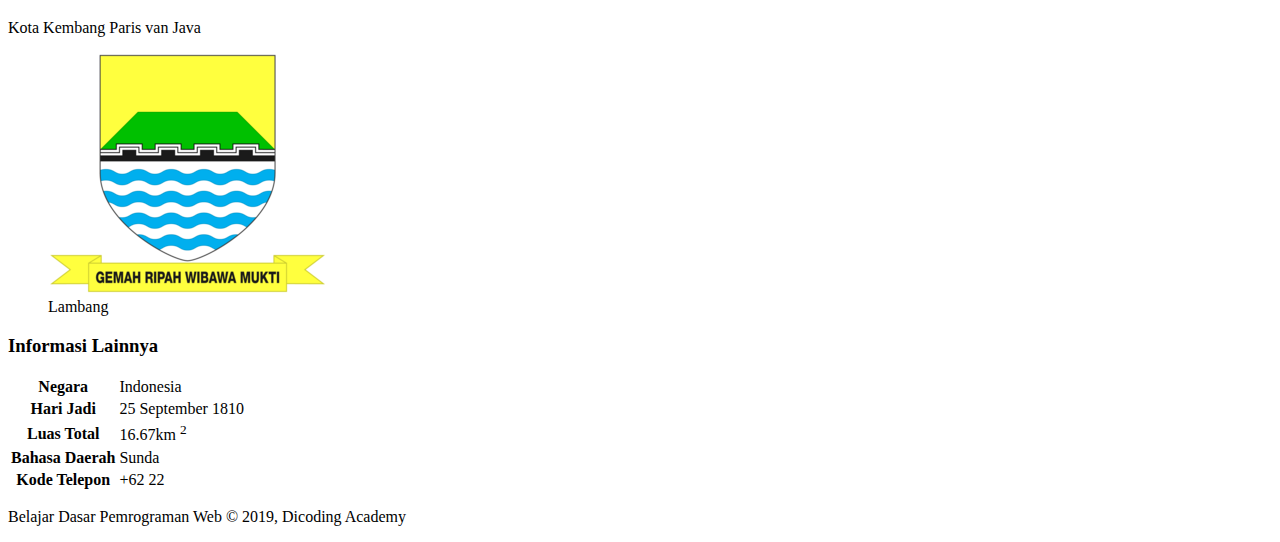
==== commit e98cd94c: "tambah tabel-hilangi klik atas" ====
--- a/index.html
+++ b/index.html
@@ -67,7 +67,7 @@
       sungainya yang pada umumnya mengalir ke arah selatan dan bertemu di Sungai Citarum. Dengan kondisi yang demikian, 
       Bandung selatan sangat rentan terhadap masalah banjir terutama pada musim hujan.</p>
       
-      <a href="#">klik untuk kembali keatas</a>
+    
     </article>
 
     <article id="wisata">
@@ -77,7 +77,7 @@
           sekitarnya. Selain menjadi kota wisata belanja, 
           kota Bandung juga dikenal dengan sejumlah besar bangunan lama berarsitektur peninggalan Belanda.</p>
       
-      <a href="#">klik untuk kembali keatas</a> 
+  
       
       
       <section>
@@ -88,7 +88,7 @@
             kawasan ini juga menghadirkan nuansa wisata khas Eropa. Semua itu diterapkan 
             dalam bentuk spot swafoto Instagramable.</p>
         
-        <a href="#">klik untuk kembali keatas</a>
+       
       </section>
 
       <section>
@@ -106,14 +106,68 @@
   </div>
   <aside>
     <article>
-      <h2>Kota Bandung</h2>
-        <p>Kota Kembang Paris van Java</p>
-        <figure>
-          <img src="assets/images/bandung_badge.png">
-          <figcaption>Lambang</figcaption>
-        </figure>
-      <h2>Hehe boy</h2>
-      <a href="#">klik untuk kembali keatas</a>
+      <header>
+        <h2>Kota Bandung</h2>
+          <p>Kota Kembang Paris van Java</p>
+          <figure>
+            <img src="assets/images/bandung_badge.png">
+            <figcaption>Lambang</figcaption>
+          </figure>
+
+      </header>
+
+      <section>
+        <h3>Informasi Lainnya</h3>
+
+        <table>
+          <tr>
+            <th>
+              Negara
+            </th>
+            <td>
+              Indonesia
+            </td>
+          </tr>
+          
+          <tr>
+            <th>
+              Hari Jadi
+            </th>
+            <td>
+              25 September 1810
+            </td>
+          </tr>
+
+          <tr>
+            <th>
+              Luas Total
+            </th>
+            <td>
+              16.67km <sup>2</sup>
+            </td>
+          </tr>
+
+          <tr>
+            <th>
+              Bahasa Daerah
+            </th>
+            <td>
+              Sunda
+            </td>
+          </tr>
+
+          <tr>
+            <th>
+              Kode Telepon
+            </th>
+            <td>
+              +62 22
+            </td>
+          </tr>
+
+
+        </table>
+      </section>
     </article>    
   </aside>
 </main>
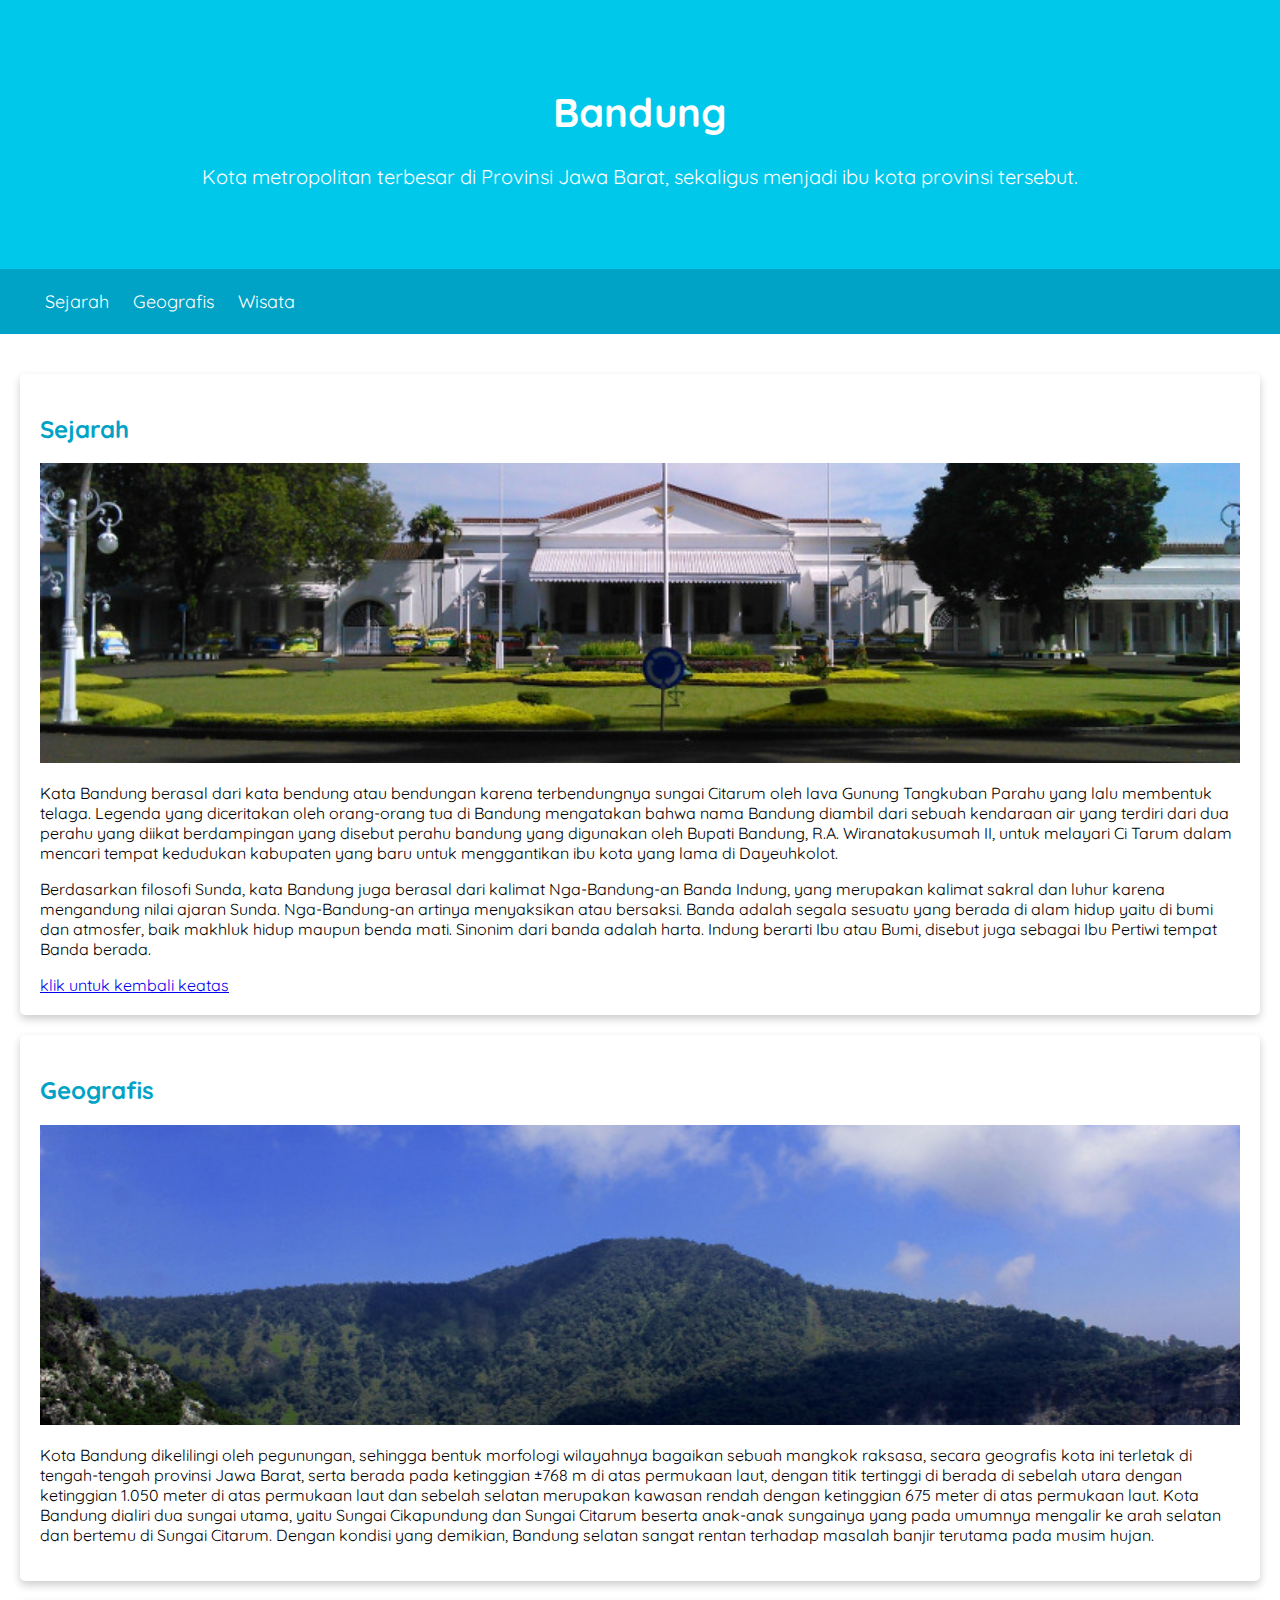
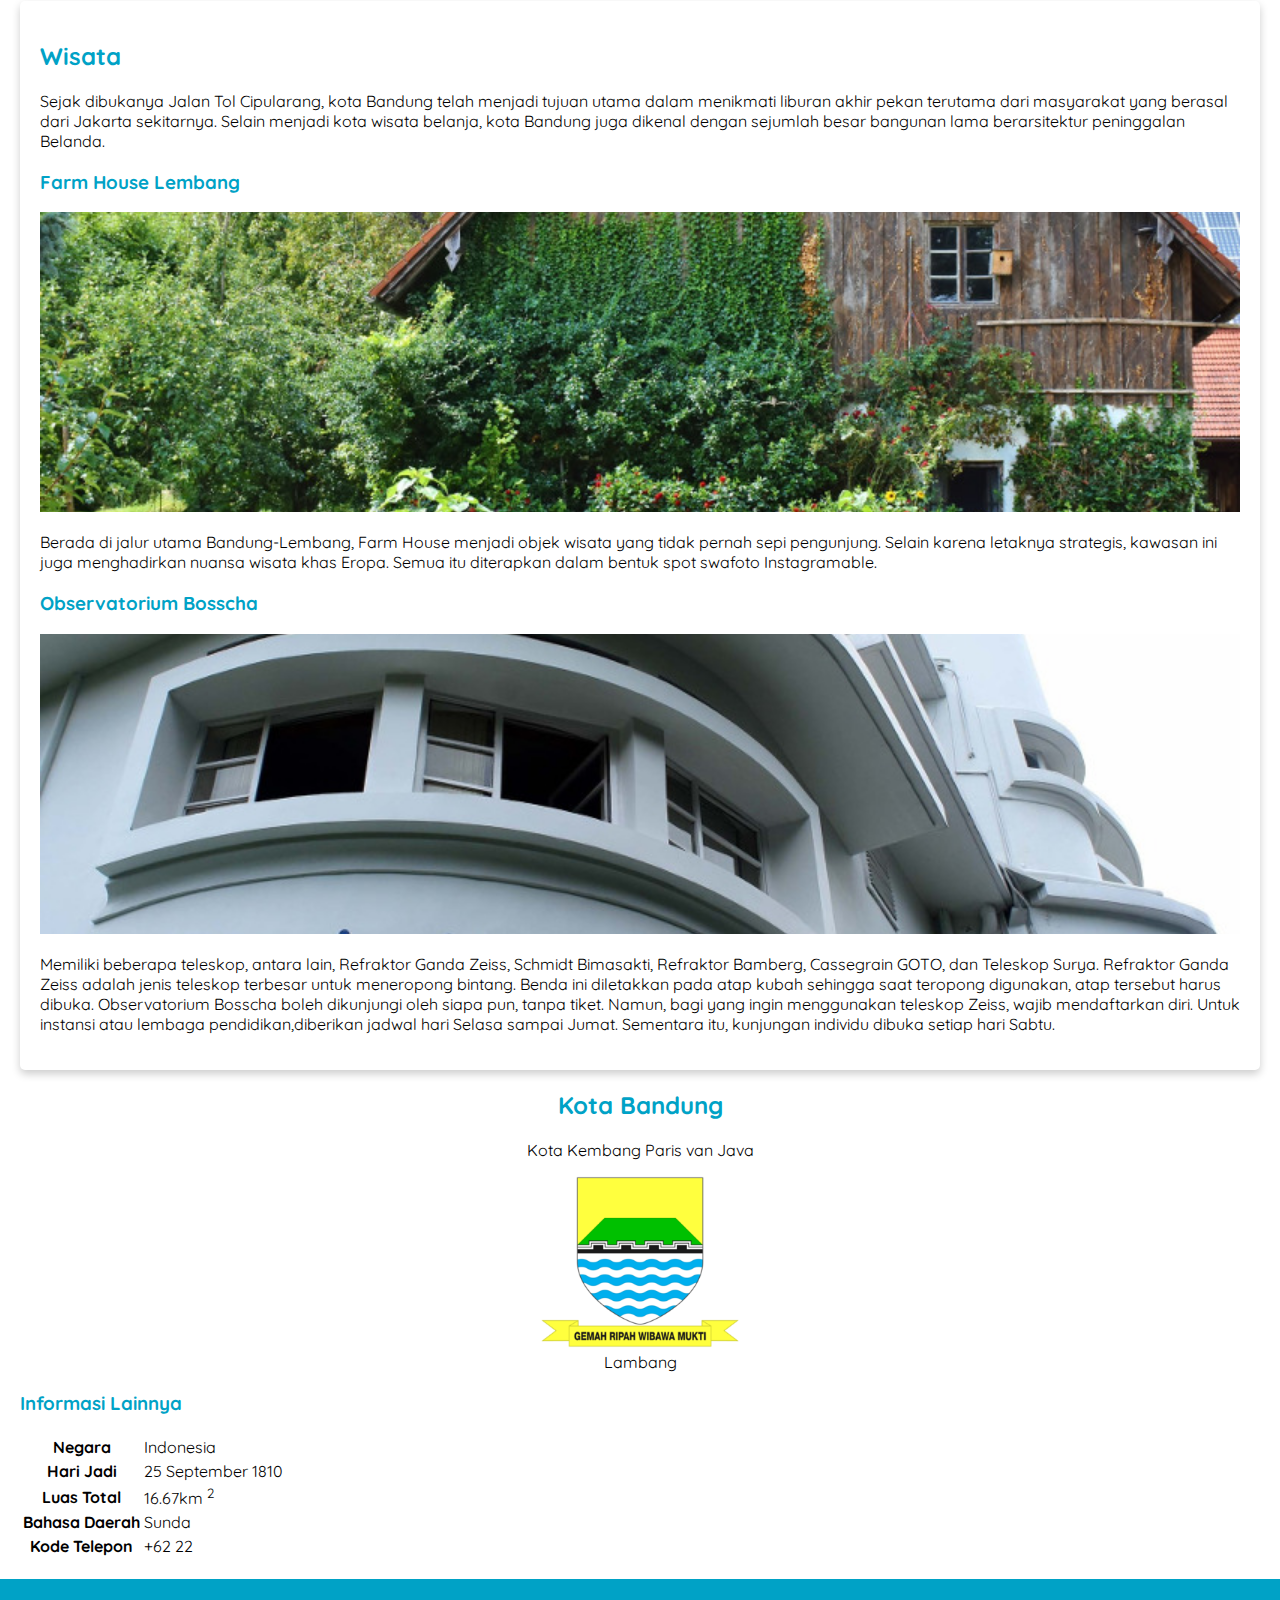
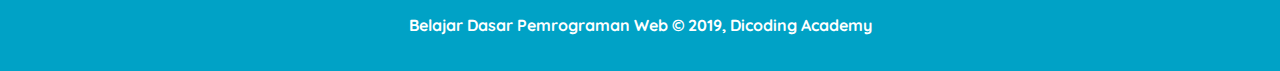
==== commit a0eabb98: "update-konten-and-style" ====
--- a/index.html
+++ b/index.html
@@ -4,35 +4,43 @@
     <meta charset="UTF-8">
     <meta name="viewport" content="width=device-width, initial-scale=1.0">
     <title>Halaman Profil Bandung</title>
+    <!-- own styles -->
+    <link rel="stylesheet" href="assets/styles/style.css"/>
+    <link rel="preconnect" href="https://fonts.googleapis.com">
+    <link rel="preconnect" href="https://fonts.gstatic.com" crossorigin>
+    <link href="https://fonts.googleapis.com/css2?family=Quicksand:wght@300..700&display=swap" rel="stylesheet">
 </head>
 <body>
 <header>
-  <h1>Bandung</h1>
-  <p>
-    Kota metropolitan terbesar di Provinsi Jawa Barat, sekaligus menjadi ibu kota provinsi tersebut.
-  </p>
-  <nav>
-    <ul>
-        <li>
-          <a href="#sejarah">Sejarah</a>
-        </li>
-        <li>
-          <a href="#geografis">Geografis</a>
-        </li>
-        <li>
-          <a href="#wisata">Wisata</a>
-        </li>
-    </ul>
-  </nav>
+  <div class="jumbotron">  
+    <h1>Bandung</h1>
+    <p>
+      Kota metropolitan terbesar di Provinsi Jawa Barat, sekaligus menjadi ibu kota provinsi tersebut.
+    </p>
+  </div>
+    <nav>
+      <ul>
+          <li>
+            <a href="#sejarah">Sejarah</a>
+          </li>
+          <li>
+            <a href="#geografis">Geografis</a>
+          </li>
+          <li>
+            <a href="#wisata">Wisata</a>
+          </li>
+      </ul>
+    </nav>
+    
 </header>
 
 
 <main>
   <!-- konten artikel -->
   <div id="content">
-    <article id="sejarah">
+    <article id="sejarah" class="card">
       <h2>Sejarah</h2>
-      <img src="assets/images/history.jpg" alt="Sejarah"/>
+      <img src="assets/images/history.jpg" alt="Sejarah" class="featured-image"/>
       <p>
         Kata Bandung berasal dari kata bendung atau bendungan karena terbendungnya sungai Citarum oleh
         lava Gunung Tangkuban Parahu yang lalu membentuk telaga. Legenda yang diceritakan oleh
@@ -52,9 +60,9 @@
       <a href="#">klik untuk kembali keatas</a>
     </article>
 
-    <article id="geografis">
+    <article id="geografis" class="card">
       <h2>Geografis</h2>
-      <img src="assets/images/geografis.jpg" alt="Geografis"/>
+      <img src="assets/images/geografis.jpg" alt="Geografis" class="featured-image"/>
       <p>Kota Bandung dikelilingi oleh pegunungan, 
       sehingga bentuk morfologi wilayahnya bagaikan sebuah mangkok raksasa, 
       secara geografis kota ini terletak di tengah-tengah provinsi Jawa Barat, 
@@ -70,7 +78,7 @@
     
     </article>
 
-    <article id="wisata">
+    <article id="wisata" class="card">
       <h2>Wisata</h2>
       <p>Sejak dibukanya Jalan Tol Cipularang, kota Bandung telah menjadi tujuan utama 
           dalam menikmati liburan akhir pekan terutama dari masyarakat yang berasal dari Jakarta 
@@ -80,37 +88,37 @@
   
       
       
-      <section>
-        <h3>Farm House Lembang</h3>
-        <img src="assets/images/farm-house.jpg" alt="Farm House"/>
-        <p>Berada di jalur utama Bandung-Lembang, Farm House menjadi objek wisata yang 
-            tidak pernah sepi pengunjung. Selain karena letaknya strategis, 
-            kawasan ini juga menghadirkan nuansa wisata khas Eropa. Semua itu diterapkan 
-            dalam bentuk spot swafoto Instagramable.</p>
+        <section>
+          <h3>Farm House Lembang</h3>
+          <img src="assets/images/farm-house.jpg" alt="Farm House" class="featured-image"/>
+          <p>Berada di jalur utama Bandung-Lembang, Farm House menjadi objek wisata yang 
+              tidak pernah sepi pengunjung. Selain karena letaknya strategis, 
+              kawasan ini juga menghadirkan nuansa wisata khas Eropa. Semua itu diterapkan 
+              dalam bentuk spot swafoto Instagramable.</p>
+          
         
-       
+        </section>
+
+        <section>
+          <h3>Observatorium Bosscha</h3>
+          <img src="assets/images/bosscha.jpg" alt="Bosscha Observatorium" class="featured-image"/>
+          <p>Memiliki beberapa teleskop, antara lain, Refraktor Ganda Zeiss, Schmidt Bimasakti, Refraktor Bamberg, Cassegrain GOTO,
+              dan Teleskop Surya. Refraktor Ganda Zeiss adalah jenis teleskop terbesar untuk meneropong bintang. Benda ini diletakkan 
+              pada atap kubah sehingga saat teropong digunakan, atap tersebut harus dibuka. Observatorium Bosscha boleh dikunjungi oleh
+                siapa pun, tanpa tiket. Namun, bagi yang ingin menggunakan teleskop Zeiss, wajib mendaftarkan diri. 
+                Untuk instansi atau lembaga pendidikan,diberikan jadwal hari Selasa sampai Jumat. Sementara itu, kunjungan 
+                individu dibuka setiap hari Sabtu.
+          </p>
       </section>
-
-      <section>
-        <h3>Observatorium Bosscha</h3>
-        <img src="assets/images/bosscha.jpg" alt="Bosscha Observatorium"/>
-        <p>Memiliki beberapa teleskop, antara lain, Refraktor Ganda Zeiss, Schmidt Bimasakti, Refraktor Bamberg, Cassegrain GOTO,
-            dan Teleskop Surya. Refraktor Ganda Zeiss adalah jenis teleskop terbesar untuk meneropong bintang. Benda ini diletakkan 
-            pada atap kubah sehingga saat teropong digunakan, atap tersebut harus dibuka. Observatorium Bosscha boleh dikunjungi oleh
-              siapa pun, tanpa tiket. Namun, bagi yang ingin menggunakan teleskop Zeiss, wajib mendaftarkan diri. 
-              Untuk instansi atau lembaga pendidikan,diberikan jadwal hari Selasa sampai Jumat. Sementara itu, kunjungan 
-              individu dibuka setiap hari Sabtu.
-        </p>
-    </section>
     </article>
   </div>
   <aside>
-    <article>
+    <article class="profile">
       <header>
         <h2>Kota Bandung</h2>
           <p>Kota Kembang Paris van Java</p>
           <figure>
-            <img src="assets/images/bandung_badge.png">
+            <img src="assets/images/bandung_badge.png" class="profile img"/>
             <figcaption>Lambang</figcaption>
           </figure>
 
--- a/assets/styles/style.css
+++ b/assets/styles/style.css
@@ -0,0 +1,83 @@
+body {
+font-family: 'Quicksand', sans-serif;
+
+margin: 0;
+padding: 0;
+}
+
+h2,h3 {
+    color: #00a2c6;
+    /* margin: 10em; */
+}
+
+/* h3 {
+    color: #00a2c6;
+} */
+
+footer {
+    padding: 20px;
+    color: white;
+    background-color: #00a2c6;
+    text-align: center;
+    font-weight: bold;
+}
+
+/* .tombol{
+    text-decoration: none;
+} */
+nav a {
+    font-size: 18px;
+    font-weight: 400;
+    text-decoration: none;
+    
+    color:white;
+  }
+li{
+    display: inline;
+    /* margin: 30%; */
+
+}  
+  nav a:hover {
+    font-weight: bold;
+  }
+.profile header {
+    text-align: center;
+}
+.featured-image {
+    width: 100%;
+    max-height: 300px;
+    object-fit: cover;
+    object-position: center;
+  }
+   
+.profile img {
+    width: 200px;
+  }
+   
+.card {
+    box-shadow: 0 4px 8px 0 rgba(0, 0, 0, 0.2);
+    border-radius: 5px;
+    padding: 20px;
+    margin-top: 20px;
+  }
+.jumbotron {
+    font-size: 20px;
+    padding: 60px;
+    background-color: #00c8eb;
+    text-align: center;
+    color: white;
+}
+nav li {
+    display: inline;
+    list-style-type: none;
+    margin-right: 20px;
+  }
+
+nav {
+    background-color: #00a2c6;
+    padding: 5px;
+ }
+main {
+
+    padding: 20px;
+}